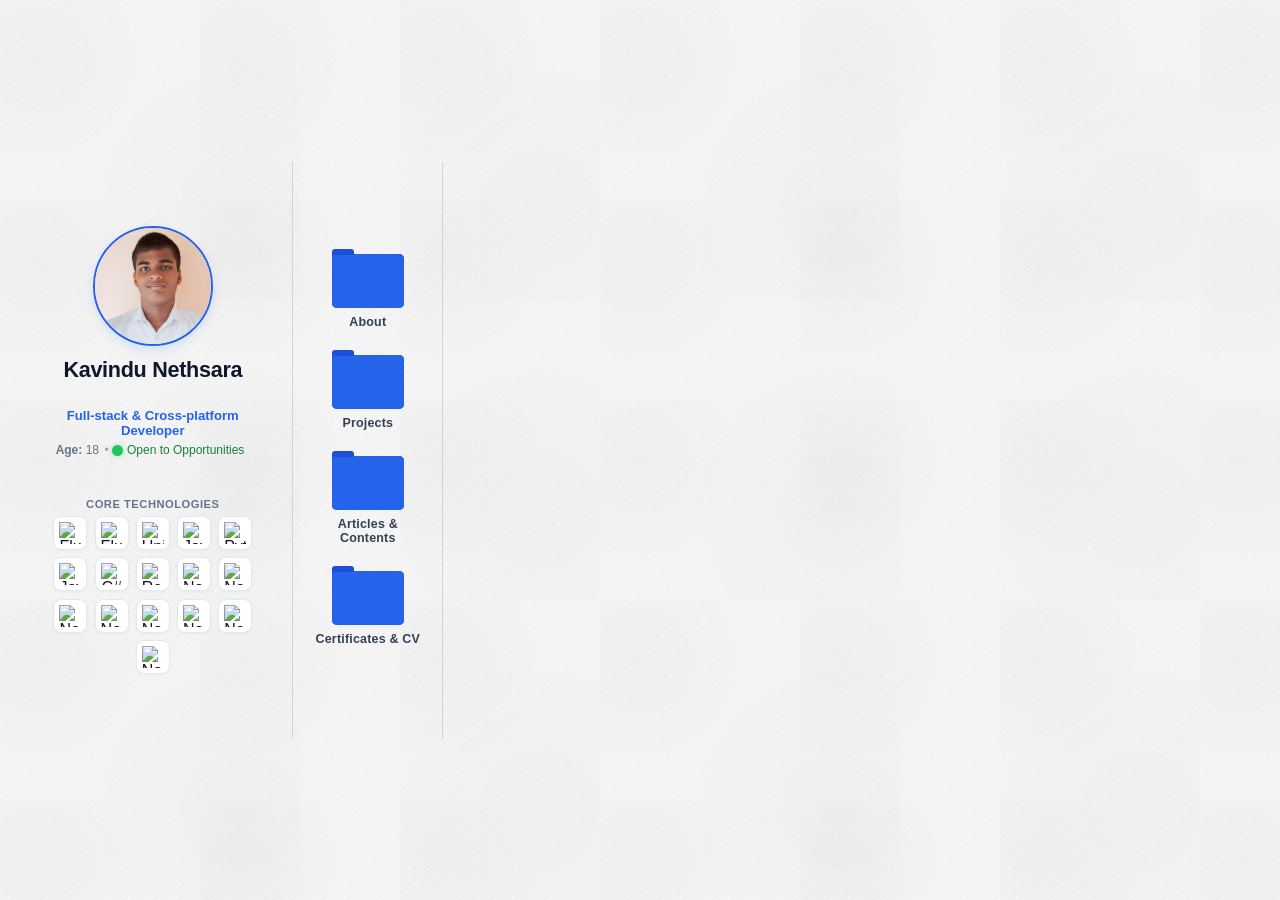
==== index.html @ 0b38afb9 "Add files via upload" ====
<!DOCTYPE html>
<html lang="en">
<head>
<meta charset="UTF-8">
<meta name="viewport" content="width=device-width, initial-scale=1.0">
<title>Kavindu Nethsara | Software Engineer</title>
<link rel="stylesheet" href="style.css">
</head>
<body>

<div class="tech-bg"></div>

<main class="portfolio-container">

  <!-- ==================== SECTOR 1: Developer Info ==================== -->
  <section class="left-panel">
    
    <img src="profile.jpeg" 
         alt="Profile Picture" class="avatar-img">

    <div class="info-block">
      <h1 class="user-name">Kavindu Nethsara</h1><br>
      <p class="user-role">Full-stack & Cross-platform Developer</p>

      <div class="meta-info">
        <span><strong>Age:</strong> 18</span>
        <span class="dot">•</span>
        <span class="status-badge">
          <span class="status-dot"></span>
          Open to Opportunities
        </span>
        <br>
      </div>

    
    </div>
  <br>
    <div class="skills-sector">
      <h3 class="skills-title">Core Technologies</h3>

      <div class="skills-grid">
        <div class="skill-icon" title="Flutter">
          <img src="https://cdn.jsdelivr.net/gh/devicons/devicon/icons/flutter/flutter-original.svg" alt="Flutter">
        </div>
        <div class="skill-icon" title="Flutter">
          <img src="https://blog.goloris.com/wp-content/uploads/2025/08/android-logo.png" alt="Flutter">
        </div>
        <div class="skill-icon" title="Unity">
          <img src="https://cdn.jsdelivr.net/gh/devicons/devicon/icons/unity/unity-original.svg" alt="Unity">
        </div>
        <div class="skill-icon" title="Java">
          <img src="https://cdn.jsdelivr.net/gh/devicons/devicon/icons/java/java-original.svg" alt="Java">
        </div>
        <div class="skill-icon" title="Python">
          <img src="https://cdn.jsdelivr.net/gh/devicons/devicon/icons/python/python-original.svg" alt="Python">
        </div>
        <div class="skill-icon" title="JavaScript">
          <img src="https://cdn.jsdelivr.net/gh/devicons/devicon/icons/javascript/javascript-original.svg" alt="JavaScript">
        </div>
        <div class="skill-icon" title="C#">
          <img src="https://cdn.jsdelivr.net/gh/devicons/devicon/icons/csharp/csharp-original.svg" alt="C#">
        </div>
        <div class="skill-icon" title="React">
          <img src="https://cdn.jsdelivr.net/gh/devicons/devicon/icons/react/react-original.svg" alt="React">
        </div>
        <div class="skill-icon" title="Node.js">
          <img src="https://cdn.jsdelivr.net/gh/devicons/devicon/icons/nodejs/nodejs-original.svg" alt="Node.js">
        </div>
        <div class="skill-icon" title="kotlin">
          <img src="https://encrypted-tbn0.gstatic.com/images?q=tbn:ANd9GcRrqAH1MUhLhMvv7ucROFbNm3YQlR7_tdgndDERC7XasA&s=10" alt="Node.js">
        </div>
        <div class="skill-icon" title="C/CPP">
          <img src="https://encrypted-tbn0.gstatic.com/images?q=tbn:ANd9GcShND_7glmwdjMz4kusr4UlK4jQt6Bjw8YrSFz7AbdvWNvrbL9ArAEyWcEF&s=10" alt="Node.js">
        </div>
        <div class="skill-icon" title="tailwind css">
          <img src="https://encrypted-tbn0.gstatic.com/images?q=tbn:ANd9GcQM1ZcEL09iqn5roflq2hesBVzsDGA-dsqQ1jYIIqiZLSW5HmG9s3aVWT6d&s=10" alt="Node.js">
        </div>
         <div class="skill-icon" title="firebase">
          <img src="https://getdeploying.com/static/img/logos/firebase.854237fb89bd.png" alt="Node.js">
        </div>
         <div class="skill-icon" title="HTML">
          <img src="https://upload.wikimedia.org/wikipedia/commons/thumb/6/61/HTML5_logo_and_wordmark.svg/1280px-HTML5_logo_and_wordmark.svg.png?utm_source=en.wikipedia.org&utm_campaign=index&utm_content=thumbnail" alt="Node.js">
        </div>
         <div class="skill-icon" title="Pytorch">
          <img src="https://storage.ghost.io/c/5b/7b/5b7b4b03-8aa3-41fc-90fc-c26c215e6ac1/content/images/2019/10/pytorch-logo-1.png" alt="Node.js">
        </div>
         <div class="skill-icon" title= "Arduino">
          <img src="https://encrypted-tbn0.gstatic.com/images?q=tbn:ANd9GcRO3j0TvqLjoLBBJnb_wayh9kJ7DZX99Np3PdG9yYjhXA&s" alt="Node.js">
        </div>
      </div>
    </div>

    
  </section>

  <!-- ==================== SECTOR 2: Folders (Vertical) ==================== -->
  <section class="middle-panel">
    <div class="folder-list">

      <div class="folder-card" data-category="web">
        <div class="folder">
          <div class="folder__back">
            <div class="paper"></div>
            <div class="paper"></div>
            <div class="paper"></div>
            <div class="folder__front"></div>
            <div class="folder__front right"></div>
          </div>
        </div>
        <span class="folder-title">About</span>
      </div>

      <div class="folder-card" data-category="mobile">
        <div class="folder">
          <div class="folder__back">
            <div class="paper"></div>
            <div class="paper"></div>
            <div class="paper"></div>
            <div class="folder__front"></div>
            <div class="folder__front right"></div>
          </div>
        </div>
        <span class="folder-title">Projects</span>
      </div>

      <div class="folder-card" data-category="game">
        <div class="folder">
          <div class="folder__back">
            <div class="paper"></div>
            <div class="paper"></div>
            <div class="paper"></div>
            <div class="folder__front"></div>
            <div class="folder__front right"></div>
          </div>
        </div>
        <span class="folder-title">Articles & Contents</span>
      </div>

      <div class="folder-card" data-category="certs">
        <div class="folder">
          <div class="folder__back">
            <div class="paper"></div>
            <div class="paper"></div>
            <div class="paper"></div>
            <div class="folder__front"></div>
            <div class="folder__front right"></div>
          </div>
        </div>
        <span class="folder-title">Certificates & CV</span>
      </div>

    </div>
  </section>

  <!-- ==================== SECTOR 3: Content Area (Huge Space) ==================== -->
  <section class="right-panel">
  <div class="content-area" id="content-area">
   <div class="content-list">

  

</div>
  </div>
  
  </div>
</section>

</main>

<!-- ==================== MOBILE POPUP WINDOW (hidden on desktop) ==================== -->
<div class="modal-overlay" id="modal-overlay" aria-hidden="true">
  <div class="modal-window" role="dialog" aria-modal="true" aria-labelledby="modal-title">
    <button class="modal-close" id="modal-close" type="button" aria-label="Close">&times;</button>
    <div class="modal-title-bar" id="modal-title"></div>
    <div class="modal-body" id="modal-body"></div>
  </div>
</div>

<script>
  // ========== Content for each folder ==========
  const folderContent = {
    web: `
      <!-- About Section -->
    <div class="about-section">
      <h2 class="section-title">About Me</h2>
      <p class="about-text" style="text-align: justify;">
        I am a passionate Web Developer, Game Developer, and Tech Innovator with hands-on experience in multiple programming languages and emerging technologies. I enjoy building creative projects that combine software, hardware, AI, and interactive experiences.
      </p>
    </div>

    <!-- Timeline Section -->
    <div class="timeline-section">
      <h2 class="section-title">My Journey</h2>

      <div class="timeline">

        <div class="timeline-item">
          <div class="timeline-dot"></div>
          <div class="timeline-content">
            <span class="timeline-year">Grade 7(2020)</span>
            <h3>2020 — The Beginning</h3>
            <p>Began my coding journey exploring Java through NetBeans. and web development journey(html,css,js)</p>
          </div>
        </div>

        <div class="timeline-item">
          <div class="timeline-dot"></div>
          <div class="timeline-content">
            <span class="timeline-year">2021</span>
            <h3>Exploring Hardware & Embedded Systems</h3>
            <p>Built solid programming skills in C, C++, and Python.</p>
          </div>
        </div>

        <div class="timeline-item">
          <div class="timeline-dot"></div>
          <div class="timeline-content">
            <span class="timeline-year">2022 - 2023</span>
            <h3>Game devlopment era</h3>
            <p>I started make some 2D games with and non programming IDE called GDevelop and 3D games with unity</p>
          </div>
        </div>

        <div class="timeline-item">
          <div class="timeline-dot"></div>
          <div class="timeline-content">
            <span class="timeline-year">2025</span>
            <h3>Complete my AI course</h3>
            <p>since i got passianote about AI with the rise of chatpgt i curious on how these works so i found a coruse and did it to undertand the concept on how they mking these AI models</p>
          </div>
        </div>


        <div class="timeline-item">
          <div class="timeline-dot"></div>
          <div class="timeline-content">
            <span class="timeline-year">Now • 18</span>
            <h3>Current Focus</h3>
            <p>Working on innovative self-initiated projects while continuing to grow as a full-stack & cross-platform developer.</p>
          </div>
        </div>

      </div>
    </div>
    `,

    mobile: `
      <div class="project-list">

        <div class="project-card">
  <!-- Project Image -->
  <div class="project-image">
    <img src="projects/fuellogix.jpeg" alt="Project Screenshot">
  </div>

  <!-- Project Info -->
  <div class="project-info">
    <div class="project-header">
      <h3 class="project-title">Fuellogix Boards V1</h3>
      <span class="project-year">2025</span>
    </div>

    <p class="project-desc">

            I developed a digital fuel metering system designed for fuel dispensing pumps that traditionally rely on mechanical meters. With my father’s support, I have successfully installed these digital fuel meters in multiple fuel dispensing setups, generating over Rs. 700,000 in revenue through the installation and deployment of the system.
      </p>

    <div class="project-tech">
      <span>HTML</span>
      <span>CSS</span>
      <span>JavaScript</span>
      <span>Firebase</span>
    </div>

    <div class="project-links">
      <a href="#" class="btn-demo" target="_blank">Live Demo</a>
      <a href="#" class="btn-github" target="_blank">GitHub</a>
    </div>
  </div>

  
        </div>
         <div class="project-card">
  <!-- Project Image -->
  <div class="project-image">
    <img src="projects/app.png" alt="Project Screenshot">
  </div>

  <!-- Project Info -->
  <div class="project-info">
    <div class="project-header">
      <h3 class="project-title">Booklet app</h3>
      <span class="project-year">2026</span>
    </div>

    <p class="project-desc">
I developed this app because in my personal experience, I kept buying the same books repeatedly because I couldn't remember what I already owned. Booklet solves this by letting you instantly track your collection so you never waste money re-buying a book.
            </p>

    <div class="project-tech">
      <span>HTML</span>
      <span>CSS</span>
      <span>JavaScript</span>
      <span>Firebase</span>
    </div>

    <div class="project-links">
      <a href="#" class="btn-demo" target="_blank">Live Demo</a>
      <a href="#" class="btn-github" target="_blank">GitHub</a>
    </div>
  </div>

  
        </div>
         <div class="project-card">
  <!-- Project Image -->
  <div class="project-image">
    <img src="projects/p1.png" alt="Project Screenshot">
  </div>

  <!-- Project Info -->
  <div class="project-info">
    <div class="project-header">
      <h3 class="project-title">APISWITCH</h3>
      <span class="project-year">2025</span>
    </div>

    <p class="project-desc">
      I developed APISWITCH 2.0 a unified AI API gateway that provides developers with access to multiple AI models, including ChatGPT, Gemini, DeepSeek, Grok, and Claude, through a single API. It also supports Text-to-Speech, Speech-to-Text, image generation, and image recognition. The platform was designed to make AI development more accessible by offering limited free API usage.

      </p>

    <div class="project-tech">
      <span>HTML</span>
      <span>CSS</span>
      <span>JavaScript</span>
      <span>Firebase</span>
    </div>

    <div class="project-links">
      <a href="#" class="btn-demo" target="_blank">Live Demo</a>
      <a href="#" class="btn-github" target="_blank">GitHub</a>
    </div>
  </div>

  
        </div>
         <div class="project-card">
  <!-- Project Image -->
  <div class="project-image">
    <img src="projects/esp32.jpg" alt="Project Screenshot">
  </div>

  <!-- Project Info -->
  <div class="project-info">
    <div class="project-header">
      <h3 class="project-title">ESP32 Based AI assistant</h3>
      <span class="project-year">2025</span>
    </div>

    <p class="project-desc">
      I built a custom, AI-powered mini-computer using an ESP32-S3 with VGA output, an IR remote, and voice interaction. By routing data through a custom API gateway, it processes ChatGPT prompts and Google AI with zero API costs in 8 seconds, utilizing highly optimized 1-bit graphics to fit within strict hardware memory limits.(for the VGA display)
    </p>

    <div class="project-tech">
      <span>HTML</span>
      <span>CSS</span>
      <span>JavaScript</span>
      <span>Firebase</span>
    </div>

    <div class="project-links">
      <a href="#" class="btn-demo" target="_blank">Live Demo</a>
      <a href="#" class="btn-github" target="_blank">GitHub</a>
    </div>
  </div>

  
        </div>
        
        <div class="project-card">
  <!-- Project Image -->
  <div class="project-image">
    <img src="projects/cctv.jpg" alt="Project Screenshot">
  </div>

  <!-- Project Info -->
  <div class="project-info">
    <div class="project-header">
      <h3 class="project-title">IOT Based CCTV Security System</h3>
      <span class="project-year">2024</span>
    </div>

    <p class="project-desc">
A compact IoT-based CCTV system with real-time image capture, wireless transmission, and decoding for live monitoring, motion alerts, and advanced features.

      </p>

    <div class="project-tech">
      <span>HTML</span>
      <span>CSS</span>
      <span>JavaScript</span>
      <span>Firebase</span>
    </div>

    <div class="project-links">
      <a href="#" class="btn-demo" target="_blank">Live Demo</a>
      <a href="#" class="btn-github" target="_blank">GitHub</a>
    </div>
  </div>

  
        </div>
        <div class="project-card">
  <!-- Project Image -->
  <div class="project-image">
    <img src="projects/project.png" alt="Project Screenshot">
  </div>

  <!-- Project Info -->
  <div class="project-info">
    <div class="project-header">
      <h3 class="project-title">ProjectBeat (Project Sharing platform)
</h3>
      <span class="project-year">2023</span>
    </div>

    <p class="project-desc">
      I developed ProjectBeat because in my personal experience, creators need a simple, dedicated space to showcase their work and get inspired by others. ProjectBeat solves this by offering an intuitive platform where makers can seamlessly publish their innovative builds, share documentation, and explore a community-driven feed of creative projects.
    </p>

    <div class="project-tech">
      <span>HTML</span>
      <span>CSS</span>
      <span>JavaScript</span>
      <span>Firebase</span>
    </div>

    <div class="project-links">
      <a href="#" class="btn-demo" target="_blank">Live Demo</a>
      <a href="#" class="btn-github" target="_blank">GitHub</a>
    </div>
  </div>

  
        </div>
        <div class="project-card">
  <!-- Project Image -->
  <div class="project-image">
    <img src="projects/img.png" alt="Project Screenshot">
  </div>

  <!-- Project Info -->
  <div class="project-info">
    <div class="project-header">
      <h3 class="project-title">Microgenius (A mini computer)</h3>
      <span class="project-year">2024</span>
    </div>

    <p class="project-desc">
     I built MicroGenius, a pocket-sized computer powered by an Arduino Pro Micro and featuring a crisp 128x64 OLED screen. By integrating a SIM800L module, this tiny device acts as a fully functional personal communication hub that can dial and receive phone calls on the go. To make it the ultimate daily companion, I also programmed it to display the date and time cleanly alongside playable onboard mini-games to beat boredom.
    </p>

    <div class="project-tech">
      <span>HTML</span>
      <span>CSS</span>
      <span>JavaScript</span>
      <span>Firebase</span>
    </div>

    <div class="project-links">
      <a href="#" class="btn-demo" target="_blank">Live Demo</a>
      <a href="#" class="btn-github" target="_blank">GitHub</a>
    </div>
  </div>

  
        </div>
        <div class="project-card">
  <!-- Project Image -->
  <div class="project-image">
    <img src="projects/img1.jpeg" alt="Project Screenshot">
  </div>

  <!-- Project Info -->
  <div class="project-info">
    <div class="project-header">
      <h3 class="project-title">A Mini Game console
</h3>
      <span class="project-year">2023</span>
    </div>

    <p class="project-desc">
I built an Arduino Uno-powered hardware console to play the classic Chrome Dino game using a physical joystick and tactile buttons. The system integrates a character LCD display that acts as the real-time game monitor, cleanly tracking your running score and obstacles right on the hardware screen.
      </p>

    <div class="project-tech">
      <span>HTML</span>
      <span>CSS</span>
      <span>JavaScript</span>
      <span>Firebase</span>
    </div>

    <div class="project-links">
      <a href="#" class="btn-demo" target="_blank">Live Demo</a>
      <a href="#" class="btn-github" target="_blank">GitHub</a>
    </div>
  </div>

  
        </div>
        <div class="project-card">
  <!-- Project Image -->
  <div class="project-image">
    <img src="projects/myp.png" alt="Project Screenshot">
  </div>

  <!-- Project Info -->
  <div class="project-info">
    <div class="project-header">
      <h3 class="project-title">Techop (A website for a Tech community)

</h3>
      <span class="project-year">2023</span>
    </div>

    <p class="project-desc">
Teechop is a dedicated bilingual tech community platform built for Sri Lankans to share technology news and resolve technical issues. The platform bridges the gap in localized tech spaces by enabling users to publish news articles, post troubleshooting questions in Sinhala or English, and crowdsource solutions from a community of local tech enthusiasts.
    </p>

    <div class="project-tech">
      <span>HTML</span>
      <span>CSS</span>
      <span>JavaScript</span>
      <span>Firebase</span>
    </div>

    <div class="project-links">
      <a href="#" class="btn-demo" target="_blank">Live Demo</a>
      <a href="#" class="btn-github" target="_blank">GitHub</a>
    </div>
  </div>

  
        </div>
        <div class="project-card">
  <!-- Project Image -->
  <div class="project-image">
    <img src="projects/game.png" alt="Project Screenshot">
  </div>

  <!-- Project Info -->
  <div class="project-info">
    <div class="project-header">
      <h3 class="project-title">GameWave (A website for a Download games)
</h3>
      <span class="project-year">2023</span>
    </div>

    <p class="project-desc">
Gamewave is a clean, ad-free game distribution platform built to let users browse and download their favorite PC and Android games without annoying pop-ups or interruptions. The site features advanced category sorting, file size filters, and highly optimized, single-click downloads to deliver a smooth and distraction-free experience for gamers.
      </p>

    <div class="project-tech">
      <span>HTML</span>
      <span>CSS</span>
      <span>JavaScript</span>
      <span>Firebase</span>
    </div>

    <div class="project-links">
      <a href="#" class="btn-demo" target="_blank">Live Demo</a>
      <a href="#" class="btn-github" target="_blank">GitHub</a>
    </div>
  </div>

  
        </div>
        <div class="project-card">
  <!-- Project Image -->
  <div class="project-image">
    <img src="projects/game.jpeg" alt="Project Screenshot">
  </div>

  <!-- Project Info -->
  <div class="project-info">
    <div class="project-header">
      <h3 class="project-title">Knight Fight (A platformer 2D game)
</h3>
      <span class="project-year">2023</span>
    </div>

    <p class="project-desc">
       A simple 2D game with a story built with Gdevelop game engine.
      </p>

    <div class="project-tech">
      <span>HTML</span>
      <span>CSS</span>
      <span>JavaScript</span>
      <span>Firebase</span>
    </div>

    <div class="project-links">
      <a href="#" class="btn-demo" target="_blank">Live Demo</a>
      <a href="#" class="btn-github" target="_blank">GitHub</a>
    </div>
  </div>

  
        </div>
        <div class="project-card">
  <!-- Project Image -->
  <div class="project-image">
    <img src="projects/t.gif" alt="Project Screenshot">
  </div>

  <!-- Project Info -->
  <div class="project-info">
    <div class="project-header">
      <h3 class="project-title">The Rings chapter 1

</h3>
      <span class="project-year">2023</span>
    </div>

    <p class="project-desc">
      A 3D horror game made with unit 3D game engine.
      </p>

    <div class="project-tech">
      <span>HTML</span>
      <span>CSS</span>
      <span>JavaScript</span>
      <span>Firebase</span>
    </div>

    <div class="project-links">
      <a href="#" class="btn-demo" target="_blank">Live Demo</a>
      <a href="#" class="btn-github" target="_blank">GitHub</a>
    </div>
  </div>

  
        </div>
        
    </div>
  
    `,

    game: `
       <div class="articles-grid">

  <!-- Video 1 -->
  <div class="media-card">
    <div class="media-thumb">
      <iframe src="https://www.youtube.com/embed/nCn74JKpy5o" title="YouTube video" frameborder="0" allowfullscreen></iframe>
    </div>
    <div class="media-body">
      <div class="media-top">
        <span class="tag youtube">YouTube</span>
        <span class="views">869 views</span>
      </div>
      <h3>Building a Pocket PC with Arduino Pro Micro</h3>
      <p>The pocket PC that's here to make your tech life smarter, more entertaining, and incredibly portable.</p>
      <a href="https://www.youtube.com/watch?v=nCn74JKpy5o" target="_blank">Watch on YouTube →</a>
    </div>
  </div>

  <!-- Video 2 -->
  <div class="media-card">
    <div class="media-thumb">
      <iframe src="https://www.youtube.com/embed/PLC5I9cgdsk" title="YouTube video" frameborder="0" allowfullscreen></iframe>
    </div>
    <div class="media-body">
      <div class="media-top">
        <span class="tag youtube">YouTube</span>
        <span class="views">820 views</span>
      </div>
      <h3>How to make a python chatbot for free</h3>
      <p>Learn how to create a Python chatbot for free without needing an API key.</p>
      <a href="https://youtu.be/PLC5I9cgdsk" target="_blank">Watch on YouTube →</a>
    </div>
  </div>

  <!-- Video 3 -->
  <div class="media-card">
    <div class="media-thumb">
      <iframe src="https://www.youtube.com/embed/r4OxiwduNAc" title="YouTube video" frameborder="0" allowfullscreen></iframe>
    </div>
    <div class="media-body">
      <div class="media-top">
        <span class="tag youtube">YouTube</span>
        <span class="views">8.8K views</span>
      </div>
      <h3>Let's make 3D games on your low end pc</h3>
      <p>Are you passionate about game development but working with a low-end PC?</p>
      <a href="https://www.youtube.com/watch?v=r4OxiwduNAc" target="_blank">Watch on YouTube →</a>
    </div>
  </div>

  <!-- Article 1 -->
  <div class="media-card">
    <div class="media-thumb">
      <img src="https://encrypted-tbn0.gstatic.com/images?q=tbn:ANd9GcRvLbZwEQlnbp4_AgR5k7deGQt-hK2aq8oxTlPSLIg9ww&s=10" alt="Article">
    </div>
    <div class="media-body">
      <div class="media-top">
        <span class="tag article">Article</span>
        <span class="views">10 reactions</span>
      </div>
      <h3>5 best emulators download for windows</h3>
      <p>This is my first article on dev.to, which I wrote when I was in the 9th grade.</p>
      <a href="https://dev.to/kavinduneth/5-best-emulators-download-for-windows-and-it-s-system-requirements-1e08" target="_blank">Read Article →</a>
    </div>
  </div>

  <!-- Article 2 -->
  <div class="media-card">
    <div class="media-thumb">
      <img src="https://encrypted-tbn0.gstatic.com/images?q=tbn:ANd9GcRvLbZwEQlnbp4_AgR5k7deGQt-hK2aq8oxTlPSLIg9ww&s=10" alt="Article">
    </div>
    <div class="media-body">
      <div class="media-top">
        <span class="tag article">Article</span>
        <span class="views">10 reactions</span>
      </div>
      <h3>5 Best adblockers for download your computer</h3>
      <p>This is one of my first articles on dev.to.</p>
      <a href="https://dev.to/kavinduneth/5-best-adblockers-for-download-your-computer-4fmc" target="_blank">Read Article →</a>
    </div>
  </div>

</div>


    `,

    certs: `
      <!-- Certificate Card 1 -->
  <div class="content-card cert-card" >
    <a href="AI.jpeg" target="_blank" class="cert-image">
      <img src="AI.jpeg" alt="AI Course Certificate">
      
    
    </a>
    <div class="content-info">
      <div class="content-meta">
        <span class="platform cert">Certificate</span>
        <span class="views">2025</span>
      </div>
      <h3 class="content-title">AI Course Certificate</h3>
      <p class="content-desc">Completed a comprehensive AI course covering how modern AI models work.</p>
      <div class="cv-actions">
        <a href="AI.jpeg" target="_blank" class="btn-view">View Online</a>
        <a href="AI.jpeg" download class="btn-download">Download PDF</a>
      </div>
    </div>
    
  </div>

  <!-- Certificate Card 2 -->
  <div class="content-card cert-card" style="margin-left:10px ;">
    <a href="arduino.jpeg" target="_blank" class="cert-image">
      <img src="arduino.jpeg" alt="Certificate">
      
    </a>
    <div class="content-info">
      <div class="content-meta">
        <span class="platform cert">Certificate</span>
        <span class="views">2024</span>
      </div>
      <h3 class="content-title">Arduino Course</h3>
      <p class="content-desc">Completed professional training in modern web development technologies.</p>
      <div class="cv-actions">
        <a href="arduino.jpeg" target="_blank" class="btn-view">View Online</a>
        <a href="arduino.jpeg" download class="btn-download">Download PDF</a>
      </div>
    </div>
  </div>

<div class="content-card cert-card" style="margin-left:10px;">
  
  <a href="cv.pdf"
     target="_blank"
     rel="noopener noreferrer"
     class="cert-image">
    <iframe
      src="cv.pdf#toolbar=0&navpanes=0"
      title="Kavindu Nethsara CV Preview"
      loading="lazy"
      style="width:100%; height:220px; border:none; pointer-events:none;">
    </iframe>
  </a>

  <div class="content-info">
    <div class="content-meta">
      <span class="platform cv">CV / Resume</span>
      <span class="views">2026</span>
    </div>

    <h3 class="content-title">My Resume</h3>

    <p class="content-desc">
      View or download my latest curriculum vitae.
    </p>

    <div class="cv-actions">
      <a href="cv.pdf"
         target="_blank"
         rel="noopener noreferrer"
         class="btn-view">
        View Online
      </a>

      <a href="cv.pdf"
         download="Kavindu-Nethsara-CV.pdf"
         class="btn-download">
        Download PDF
      </a>
    </div>
  </div>
</div>

    `
  };

  // ========== Default content (About + Timeline) ==========
  const defaultContent = document.getElementById('content-area').innerHTML;

  // ========== Mobile popup window ==========
  const folderTitles = {
    web: 'About',
    mobile: 'Projects',
    game: 'Articles & Contents',
    certs: 'Certificates & CV'
  };

  const mobileQuery = window.matchMedia('(max-width: 768px)');
  const modalOverlay = document.getElementById('modal-overlay');
  const modalBody = document.getElementById('modal-body');
  const modalTitle = document.getElementById('modal-title');
  const modalClose = document.getElementById('modal-close');

  function openModal(category) {
    modalTitle.textContent = folderTitles[category] || '';
    modalBody.innerHTML = folderContent[category];
    modalBody.innerHTML = folderContent[category];
    setupReadMore(modalBody);          // ← add this line
    modalBody.scrollTop = 0;
    modalOverlay.classList.add('open');
    modalOverlay.setAttribute('aria-hidden', 'false');
    document.body.classList.add('modal-open');
  }

  function closeModal() {
    modalOverlay.classList.remove('open');
    modalOverlay.setAttribute('aria-hidden', 'true');
    document.body.classList.remove('modal-open');
    // clear after the closing animation so videos stop playing
    setTimeout(() => {
      if (!modalOverlay.classList.contains('open')) modalBody.innerHTML = '';
    }, 350);
  }

  modalClose.addEventListener('click', closeModal);
  modalOverlay.addEventListener('click', (e) => {
    if (e.target === modalOverlay) closeModal();      // tap outside window
  });
  document.addEventListener('keydown', (e) => {
    if (e.key === 'Escape') closeModal();
  });
  // If the screen grows to desktop size while open, close the popup
  mobileQuery.addEventListener('change', (e) => {
    if (!e.matches) closeModal();
  });

  // ========== "Read more" for long project descriptions ==========
function setupReadMore(container) {
  container.querySelectorAll('.project-desc').forEach(desc => {
    // only add the link if the text is actually cut off
    if (desc.scrollHeight > desc.clientHeight + 1) {
      const btn = document.createElement('button');
      btn.type = 'button';
      btn.className = 'read-more';
      btn.textContent = 'Read more';
      btn.addEventListener('click', () => {
        const open = desc.classList.toggle('expanded');
        btn.textContent = open ? 'Show less' : 'Read more';
      });
      desc.insertAdjacentElement('afterend', btn);
    }
  });
}

  // ========== Click handler ==========
  document.querySelectorAll('.folder-card').forEach(card => {
    card.addEventListener('click', () => {
      const category = card.dataset.category;
      const contentArea = document.getElementById('content-area');

      if (!folderContent[category]) return;

      if (mobileQuery.matches) {
        openModal(category);                            // mobile: popup window
      } else {
        
        contentArea.innerHTML = folderContent[category]; // desktop: unchanged
        setupReadMore(contentArea);                       // ← add this line
      }
    });
  });
</script>
</body>
</html>
---- style.css ----
/* ==========================================================================
   RESET & BASE
   ========================================================================== */
* {
  box-sizing: border-box;
  margin: 0;
  padding: 0;
  -webkit-tap-highlight-color: transparent;
}
/* Remove the blue tap highlight on mobile */


/* Remove the outline that appears after tapping buttons/folders */
button:focus,
.folder-card:focus,
a:focus {
  outline: none;
}

body {
  width: 100vw;
  height: 100vh;
  overflow: hidden;
  background: #f1f5f9;
  font-family: -apple-system, BlinkMacSystemFont, "Segoe UI", Roboto, Oxygen, Ubuntu, sans-serif;
  color: #0f172a;
  display: flex;
  justify-content: center;
  align-items: center;
  padding: 0;                 /* remove any extra padding */
  background-color: #f5f5f5;
  background-image: 
    /* Main diagonal ridges */
    repeating-linear-gradient(
      135deg,
      transparent 0px,
      transparent 3px,
      rgba(0, 0, 0, 0.015) 3px,
      rgba(0, 0, 0, 0.015) 4px,
      transparent 4px,
      transparent 7px,
      rgba(0, 0, 0, 0.02) 7px,
      rgba(0, 0, 0, 0.02) 8px
    ),
    /* Second layer for more depth */
    repeating-linear-gradient(
      135deg,
      transparent 0px,
      transparent 11px,
      rgba(0, 0, 0, 0.012) 11px,
      rgba(0, 0, 0, 0.012) 12px
    ),
    /* Soft noise-like grain */
    radial-gradient(
      circle at 20% 30%,
      rgba(0, 0, 0, 0.02) 0%,
      transparent 50%
    ),
    radial-gradient(
      circle at 80% 70%,
      rgba(0, 0, 0, 0.015) 0%,
      transparent 50%
    );
  background-size: 
    12px 12px,
    28px 28px,
    200px 200px,
    300px 300px;
}

/* ==========================================================================
   MAIN 3-SECTOR LAYOUT
   ========================================================================== */
.portfolio-container {
  display: grid;
  grid-template-columns: 280px 150px 1fr;   /* Left | Folders | Content */
  width: 98%;                              /* ← increase this (was 96%) */
  max-width: 1600px;                       /* ← increase this */
  height: 100vh;
  margin: 0 auto;
}

/* ==========================================================================
   SECTOR 1 – LEFT PANEL (Developer Info)
   ========================================================================== */
.left-panel {
  display: flex;
  flex-direction: column;
  justify-content: center;
  align-items: center;
  text-align: center;
  padding: 1.5rem 1.4rem;
  border-right: none;                    /* removed the full-height border */
  gap: 0.7rem;
  overflow-y: auto;
  position: relative;                    /* needed for the short line */
}

.left-panel::after {
  content: "";
  position: absolute;
  top: 18%;                              /* controls where the line starts */
  bottom: 18%;                           /* controls where the line ends */
  right: 0;
  width: 1px;
  background-color: #cbd5e1;
}


.avatar-img {
  width: 120px;
  height: 120px;
  border-radius: 50%;
  object-fit: cover;
  object-position: center 10%;   /* ← move the image down */
  border: 2px solid #2563eb;
  box-shadow: 0 4px 12px rgba(37, 99, 235, 0.15);
}

.info-block {
  display: flex;
  flex-direction: column;
  align-items: center;
  gap: 0.2rem;
}

.user-name {
  font-size: 1.35rem;
  font-weight: 700;
  letter-spacing: -0.3px;
  color: #0f172a;
}

.user-role {
  font-size: 0.82rem;
  font-weight: 600;
  color: #2563eb;
}

.meta-info {
  font-size: 0.75rem;
  color: #64748b;
  display: flex;
  gap: 0.35rem;
  align-items: center;
  margin-top: 0.15rem;
}

.meta-info .dot {
  color: #94a3b8;
}

.value-line {
  font-size: 0.75rem;
  color: #475569;
  max-width: 240px;
  line-height: 1.4;
  margin: 0.4rem 0 0.15rem;
}

.bullet-points {
  list-style: none;
  text-align: left;
  margin-top: 0.3rem;
  display: flex;
  flex-direction: column;
  gap: 0.28rem;
  max-width: 240px;
}

.bullet-points li {
  font-size: 0.75rem;
  line-height: 1.35;
  color: #334155;
  position: relative;
  padding-left: 0.9rem;
}

.bullet-points li::before {
  content: "›";
  position: absolute;
  left: 0;
  color: #2563eb;
  font-weight: bold;
  font-size: 0.95rem;
}

/* Skills */
.skills-title {
  font-size: 0.7rem;
  font-weight: 600;
  color: #64748b;
  text-transform: uppercase;
  letter-spacing: 0.5px;
  margin-bottom: 0.4rem;
}

.skills-grid {
  display: flex;
  justify-content: center;
  flex-wrap: wrap;
  gap: 0.45rem;
  max-width: 230px;
}

.skill-icon {
  width: 34px;
  height: 34px;
  background: #ffffff;
  border-radius: 8px;
  display: flex;
  justify-content: center;
  align-items: center;
  padding: 5px;
  border: 1px solid #e2e8f0;
  box-shadow: 0 1px 3px rgba(0, 0, 0, 0.04);
  transition: all 0.2s ease;
  cursor: pointer;
}

.skill-icon img {
  width: 100%;
  height: 100%;
  object-fit: contain;
}

.skill-icon:hover {
  background: #eff6ff;
  border-color: #93c5fd;
  transform: translateY(-2px);
}

/* Social Row */
.social-row {
  display: flex;
  flex-wrap: wrap;
  justify-content: center;
  gap: 0.5rem;
  margin-top: 0.5rem;
}

.social-link {
  font-size: 0.72rem;
  font-weight: 600;
  color: #475569;
  text-decoration: none;
  padding: 0.3rem 0.7rem;
  background: #ffffff;
  border: 1px solid #e2e8f0;
  border-radius: 7px;
  transition: all 0.2s ease;
}

.social-link:hover {
  background: #eff6ff;
  border-color: #93c5fd;
  color: #2563eb;
}

.resume-btn {
  color: #2563eb;
}

/* Status Badge */
.status-badge {
  display: inline-flex;
  align-items: center;
  gap: 0.35rem;
  font-weight: 500;
  color: #15803d;
}

.status-dot {
  width: 7px;
  height: 7px;
  background-color: #22c55e;
  border-radius: 50%;
  position: relative;
  box-shadow: 0 0 6px #22c55e;
}

.status-dot::after {
  content: "";
  position: absolute;
  top: -2px;
  left: -2px;
  right: -2px;
  bottom: -2px;
  border-radius: 50%;
  background-color: #22c55e;
  animation: pulse-glow 2s infinite ease-in-out;
  z-index: -1;
}

@keyframes pulse-glow {
  0%   { transform: scale(0.9); opacity: 0.8; }
  50%  { transform: scale(1.8); opacity: 0; }
  100% { transform: scale(0.9); opacity: 0; }
}

/* ==========================================================================
   SECTOR 2 – MIDDLE PANEL (Vertical Folders)
   ========================================================================== */
.middle-panel {
  display: flex;
  flex-direction: column;
  justify-content: center;
  align-items: center;
  text-align: center;
  padding: 1.5rem 1.4rem;
  border-right: none;                    /* removed the full-height border */
  gap: 0.7rem;
  overflow-y: auto;
  position: relative; 
}
.middle-panel::after {
  content: "";
  position: absolute;
  top: 18%;
  bottom: 18%;
  right: 0;
  width: 1px;
  background-color: #cbd5e1;
}
.folder-list {
  display: flex;
  flex-direction: column;
  gap: 1.6rem;
  align-items: center;
}

.folder-card {
  display: flex;
  flex-direction: column;
  align-items: center;
  gap: 0.45rem;
  cursor: pointer;
}

.folder-title {
  font-size: 0.78rem;
  font-weight: 600;
  color: #334155;
  letter-spacing: 0.2px;
  transition: color 0.2s ease;
  text-align: center;
}

.folder-card:hover .folder-title {
  color: #2563eb;
}

/* Folder Animation (kept the same) */
.folder {
  transition: all 0.2s ease-in;
  transform: scale(1);
}

.folder__back {
  position: relative;
  width: 72px;
  height: 54px;
  background: #1d4ed8;
  border-radius: 0 5px 5px 5px;
}

.folder__back::after {
  position: absolute;
  bottom: 98%;
  left: 0;
  content: "";
  width: 22px;
  height: 6px;
  background: #1d4ed8;
  border-radius: 3px 3px 0 0;
}

.folder .paper {
  position: absolute;
  bottom: 10%;
  left: 50%;
  transform: translate(-50%, 10%);
  width: 70%;
  height: 80%;
  background: #e2e8f0;
  border-radius: 4px;
  transition: all 0.3s ease-in-out;
}

.folder .paper:nth-child(2) {
  background: #f1f5f9;
  width: 80%;
  height: 70%;
}

.folder .paper:nth-child(3) {
  background: #ffffff;
  width: 90%;
  height: 60%;
}

.folder .folder__front {
  position: absolute;
  width: 100%;
  height: 100%;
  background: #2563eb;
  border-radius: 5px;
  transform-origin: bottom;
  transition: all 0.3s ease-in-out;
}

.folder:hover {
  transform: translateY(-3px);
}

.folder:hover .paper {
  transform: translate(-50%, 0%);
}

.folder:hover .folder__front {
  transform: skew(15deg) scaleY(0.6);
}

.folder:hover .right {
  transform: skew(-15deg) scaleY(0.6);
}

/* ==========================================================================
   SECTOR 3 – RIGHT PANEL (Large Content Area)
   ========================================================================== */
.right-panel {
  display: flex;
  padding: 1.5rem;
  overflow: hidden;
}

.content-area {
  width: 100%;
  height: 100%;
  background: #ffffff;
  border: 1px solid #e2e8f0;
  border-radius: 14px;
  box-shadow: 0 4px 20px rgba(0, 0, 0, 0.04);
  display: flex;
  align-items: center;
  justify-content: center;
  overflow-y: auto;
}

.placeholder {
  text-align: center;
  color: #94a3b8;
  font-size: 0.95rem;
  font-weight: 500;
}

.placeholder p {
  opacity: 0.8;
}



@keyframes calm-drift {
  0%   { transform: translate(0, 0) scale(1); }
  50%  { transform: translate(60px, 40px) scale(1.08); }
  100% { transform: translate(-30px, 80px) scale(0.95); }
}

/* ========== TABLET ========== */
@media (max-width: 1024px) {
  .portfolio-container {
    grid-template-columns: 260px 150px 1fr;
    width: 97%;
    height: 92vh;
  }
}

/* ========== MOBILE ========== */
@media (max-width: 768px) {
  body {
    width: 100%;
    overflow-x: hidden;
    overflow-y: auto;               /* allow scrolling on mobile */
    height: auto;
    min-height: 100vh;
    min-height: 100dvh;
    align-items: flex-start;
    padding: 1rem 0 2rem;
  }

  .portfolio-container {
    display: flex;
    flex-direction: column;
    width: 94%;
    height: auto;
    max-width: 500px;
    gap: 0.5rem;
  }

  /* Personal info block (image, name, age, skills) */
  .left-panel {
    overflow: visible;
    padding: 1rem 0.5rem 1.5rem;
    gap: 0.8rem;
  }

  /* hide the desktop vertical divider lines */
  .left-panel::after,
  .middle-panel::after {
    display: none;
  }

  .avatar-img {
    width: 110px;
    height: 110px;
  }

  .user-name {
    font-size: 1.5rem;
  }

  .meta-info {
    flex-wrap: wrap;
    justify-content: center;
    font-size: 0.8rem;
  }

  .skills-grid {
    max-width: 320px;
    gap: 0.55rem;
  }

  .skill-icon {
    width: 38px;
    height: 38px;
  }

  /* The 4 folders sit under the info block (2 x 2 grid) */
  .middle-panel {
    overflow: visible;
    padding: 1.4rem 0.5rem 0.5rem;
    border-top: 1px solid #cbd5e1;
  }

    .folder-list {
    display: flex;
    flex-direction: column;
    align-items: center;
    gap: 1.6rem;
    width: 100%;
  }

  .folder-title {
    font-size: 0.85rem;
  }

  /* The big right panel is replaced by the popup window on mobile */
  .right-panel {
    display: none;
  }
}

/* ========== POPUP WINDOW (mobile only) ========== */
.modal-overlay {
  display: none;                    /* never shown on desktop */
}

@media (max-width: 768px) {
  .modal-overlay {
    position: fixed;
    inset: 0;
    z-index: 1000;
    display: flex;
    align-items: center;
    justify-content: center;
    padding: 12px;
    background: rgba(15, 23, 42, 0.55);
    -webkit-backdrop-filter: blur(3px);
    backdrop-filter: blur(3px);
    opacity: 0;
    visibility: hidden;
    transition: opacity 0.3s ease, visibility 0.3s ease;
  }

  .modal-overlay.open {
    opacity: 1;
    visibility: visible;
  }

  .modal-window {
    position: relative;
    width: 100%;
    max-width: 500px;
    height: 100%;
    max-height: calc(100vh - 24px);
    max-height: calc(100dvh - 24px);
    background: #ffffff;
    border-radius: 16px;
    box-shadow: 0 20px 50px rgba(0, 0, 0, 0.3);
    display: flex;
    flex-direction: column;
    overflow: hidden;
    transform: translateY(40px) scale(0.85);
    opacity: 0;
    transition: transform 0.35s cubic-bezier(0.2, 0.9, 0.3, 1.2), opacity 0.3s ease;
  }

  .modal-overlay.open .modal-window {
    transform: translateY(0) scale(1);
    opacity: 1;
  }

  /* Close button – fixed at the top-right corner of the window */
  .modal-close {
    position: absolute;
    top: 10px;
    right: 10px;
    z-index: 5;
    width: 36px;
    height: 36px;
    border: none;
    border-radius: 50%;
    background: #2563eb;
    color: #ffffff;
    font-size: 1.4rem;
    line-height: 1;
    cursor: pointer;
    display: flex;
    align-items: center;
    justify-content: center;
    box-shadow: 0 2px 8px rgba(37, 99, 235, 0.4);
  }

  .modal-close:active {
    background: #1d4ed8;
  }

  .modal-title-bar {
    flex-shrink: 0;
    padding: 0.9rem 3.6rem 0.8rem 1.2rem;
    font-size: 1rem;
    font-weight: 700;
    color: #0f172a;
    border-bottom: 1px solid #e2e8f0;
    background: #f8fafc;
  }

  .modal-body {
    flex: 1;
    overflow-y: auto;
    overflow-x: hidden;
    -webkit-overflow-scrolling: touch;
    padding: 1rem 1.1rem 1.5rem;
    text-align: left;
  }

  /* Reset the desktop-only spacing inside the popup */
  .modal-body .section-title {
    margin-top: 0.4rem;
  }

  .modal-body .about-text {
    max-width: 100%;
  }

  .modal-body .project-list {
    grid-template-columns: 1fr;
    margin-top: 0;
    gap: 1rem;
  }

  .modal-body .project-title {
    font-size: 0.95rem;
    padding-right: 0.5rem;
  }

  .modal-body .articles-grid {
    grid-template-columns: 1fr;
    gap: 1rem;
  }

  .modal-body .content-card {
    height: auto;
    margin-left: 0 !important;
    margin-bottom: 1rem;
  }

  .modal-body .timeline {
    margin-left: 4px;
  }

  /* No hover on touch screens: keep the cert/CV overlay hidden */
  .modal-body .cert-overlay {
    display: none;
  }
}

body.modal-open {
  overflow: hidden !important;
}
/* ========== Content Area Styling ========== */
.content-area {
  width: 100%;
  height: 100%;
  background: #ffffff;
  border: 1px solid #e2e8f0;
  border-radius: 14px;
  box-shadow: 0 4px 20px rgba(0, 0, 0, 0.04);
  padding: 2rem 2.2rem;
  overflow-y: auto;
  text-align: left;
}

/* Section Titles */
.section-title {
  font-size: 1.15rem;
  font-weight: 700;
  color: #0f172a;
  margin-bottom: 1rem;
  letter-spacing: -0.3px;
}

/* About Text */
.about-text {
  font-size: 0.9rem;
  line-height: 1.65;
  color: #334155;
  margin-bottom: 2.2rem;
  max-width: 580px;
}

/* ========== Timeline ========== */
.timeline {
  position: relative;
  padding-left: 1.9rem;
  margin-left: 10px;
 
}

/* The vertical tree line */
.timeline::before {
  content: "";
  position: absolute;
  left: 10px;
  top: 8px;
  bottom: 8px;
  width: 2px;
  background: #cbd5e1;
  border-radius: 2px;
}

.timeline-item {
  position: relative;
  margin-bottom: 1.6rem;
}

.timeline-item:last-child {
  margin-bottom: 0;
}

/* Blue dots */
.timeline-dot {
  position: absolute;
  left: -1.55rem;
  top: 6px;
  width: 12px;
  height: 12px;
  background: #2563eb;
  border: 3px solid #ffffff;
  border-radius: 50%;
  box-shadow: 0 0 0 2px #2563eb;
  z-index: 2;
}

.timeline-content {
  background: #f8fafc;
  border: 1px solid #e2e8f0;
  border-radius: 10px;
  padding: 0.9rem 1.1rem;
  transition: all 0.2s ease;
}

.timeline-content:hover {
  background: #f1f5f9;
  border-color: #bfdbfe;
  transform: translateX(4px);
}

.timeline-year {
  display: inline-block;
  font-size: 0.72rem;
  font-weight: 600;
  color: #2563eb;
  background: #eff6ff;
  padding: 0.15rem 0.55rem;
  border-radius: 6px;
  margin-bottom: 0.4rem;
}

.timeline-content h3 {
  font-size: 0.95rem;
  font-weight: 600;
  color: #0f172a;
  margin-bottom: 0.3rem;
}

.timeline-content p {
  font-size: 0.82rem;
  line-height: 1.5;
  color: #475569;
}
/* ========== Project Card ========== */
.project-card {
  background: #ffffff;
  border: 1px solid #e2e8f0;
  border-radius: 14px;
  overflow: hidden;
  transition: all 0.25s ease;
  box-shadow: 0 2px 8px rgba(0, 0, 0, 0.03);
  min-width: 0;                    /* very important for grid */
}

.project-card:hover {
  transform: translateY(-4px);
  box-shadow: 0 12px 24px rgba(37, 99, 235, 0.1);
  border-color: #bfdbfe;
}

/* Project Image */
.project-image {
  width: 100%;
  height: 160px;                   /* slightly smaller */
  overflow: hidden;
  background: #f1f5f9;
}

.project-image img {
  width: 100%;
  height: 100%;
  object-fit: cover;
  display: block;
}
.project-card:hover .project-image img {
  transform: scale(1.05);
}

/* Project Info */
.project-info {
  padding: 1.2rem 1.3rem 1.3rem;
}

.project-header {
  display: flex;
  justify-content: space-between;
  align-items: center;
  margin-bottom: 0.5rem;
}

.project-title {
  font-size: 1.05rem;
  font-weight: 700;
  color: #0f172a;
  letter-spacing: -0.2px;
}

.project-year {
  font-size: 0.75rem;
  font-weight: 600;
  color: #2563eb;
  background: #eff6ff;
  padding: 0.2rem 0.6rem;
  border-radius: 20px;
}

.project-desc {
  font-size: 0.85rem;
  line-height: 1.55;
  color: #475569;
  margin-bottom: 0.9rem;
}

/* Tech Tags */
.project-tech {
  display: flex;
  flex-wrap: wrap;
  gap: 0.4rem;
  margin-bottom: 1.1rem;
}

.project-tech span {
  font-size: 0.72rem;
  font-weight: 500;
  color: #334155;
  background: #f1f5f9;
  padding: 0.22rem 0.6rem;
  border-radius: 6px;
  border: 1px solid #e2e8f0;
}

/* Buttons */
.project-links {
  display: flex;
  gap: 0.7rem;
}

.project-links a {
  font-size: 0.8rem;
  font-weight: 600;
  text-decoration: none;
  padding: 0.4rem 0.9rem;
  border-radius: 8px;
  transition: all 0.2s ease;
}

.btn-demo {
  background: #2563eb;
  color: white;
  border: 1px solid #2563eb;
}

.btn-demo:hover {
  background: #1d4ed8;
  border-color: #1d4ed8;
}

.btn-github {
  background: #ffffff;
  color: #2563eb;
  border: 1px solid #bfdbfe;
}

.btn-github:hover {
  background: #eff6ff;
  border-color: #93c5fd;
}
.project-list {
  display: grid;
  grid-template-columns: repeat(3, 1fr);
  gap: 1.2rem;
  margin-top: 100rem;
  width: 100%;
}
@media (max-width: 1100px) {
  .project-list {
    grid-template-columns: repeat(2, 1fr);
  }
}

/* Mobile - 1 card per row */
@media (max-width: 650px) {
  .project-list {
    grid-template-columns: 1fr;
  }
}

/* ========== Content List Grid ========== */
.content-list {
  display: grid;
  grid-template-columns: repeat(auto-fit, minmax(280px, 1fr));
  gap: 1.4rem;
  margin-top: 1rem;
}

/* ========== Content Card (shared) ========== */
.content-card {
  background: #ffffff;
  border: 1px solid #e2e8f0;
  border-radius: 14px;
  overflow: hidden;
  transition: all 0.25s ease;
  
  box-shadow: 0 2px 8px rgba(0, 0, 0, 0.03);
  display: flex;
  flex-direction: column;
}

.content-card:hover {
  transform: translateY(-4px);
  box-shadow: 0 12px 24px rgba(37, 99, 235, 0.1);
  border-color: #bfdbfe;
}
.video-card{
  margin-top:150px;
}
/* Thumbnail */
.content-thumbnail {
  
  position: relative;
  width: 100%;
  height: 160px;
  overflow: hidden;
  background: #f1f5f9;
}

.content-thumbnail img {
  width: 100%;
  height: 100%;
  object-fit: cover;
  transition: transform 0.4s ease;
}

.content-card:hover .content-thumbnail img {
  transform: scale(1.05);
}

/* Play icon for videos */
.play-icon {
  position: absolute;
  top: 50%;
  left: 50%;
  transform: translate(-50%, -50%);
  width: 48px;
  height: 48px;
  background: rgba(37, 99, 235, 0.9);
  color: white;
  border-radius: 50%;
  display: flex;
  align-items: center;
  justify-content: center;
  font-size: 1.1rem;
  opacity: 0;
  transition: opacity 0.25s ease;
}

.video-card:hover .play-icon {
  opacity: 1;
}

/* Duration badge */
.duration {
  position: absolute;
  bottom: 8px;
  right: 8px;
  background: rgba(0, 0, 0, 0.75);
  color: white;
  font-size: 0.7rem;
  font-weight: 600;
  padding: 0.15rem 0.45rem;
  border-radius: 4px;
}

/* Article badge */
.platform-badge {
  position: absolute;
  top: 10px;
  left: 10px;
  background: #0f172a;
  color: white;
  font-size: 0.7rem;
  font-weight: 600;
  padding: 0.2rem 0.55rem;
  border-radius: 6px;
}

/* Content Info */
.content-info {
  padding: 1.15rem 1.25rem 1.3rem;
  display: flex;
  flex-direction: column;
  flex-grow: 1;
}

.content-meta {
  display: flex;
  justify-content: space-between;
  align-items: center;
  margin-bottom: 0.5rem;
}

.platform {
  font-size: 0.72rem;
  font-weight: 600;
  padding: 0.18rem 0.55rem;
  border-radius: 20px;
}

.platform.yt {
  background: #fee2e2;
  color: #dc2626;
}

.platform.dev {
  background: #eff6ff;
  color: #2563eb;
}

.views {
  font-size: 0.75rem;
  color: #64748b;
  font-weight: 500;
}

.content-title {
  font-size: 1rem;
  font-weight: 700;
  color: #0f172a;
  margin-bottom: 0.45rem;
  line-height: 1.35;
}

.content-desc {
  font-size: 0.84rem;
  color: #475569;
  line-height: 1.5;
  margin-bottom: 1rem;
  flex-grow: 1;
}

.content-link {
  font-size: 0.82rem;
  font-weight: 600;
  color: #2563eb;
  text-decoration: none;
  transition: color 0.2s ease;
}

.content-link:hover {
  color: #1d4ed8;
}

/* Force same height for both video and article thumbnails */
.content-thumbnail,
.video-embed {
  position: relative;
  width: 100%;
  height: 180px !important;       /* fixed height */
  padding-bottom: 0 !important;   /* remove 16:9 padding */
  overflow: hidden;
  background: #f1f5f9;
}

.video-embed iframe {
  position: absolute;
  top: 0;
  left: 0;
  width: 100%;
  height: 100%;
  border: none;
}

/* Article image */
.article-thumb img {
  width: 100%;
  height: 100%;
  object-fit: cover;
}




/* Certificate / CV specific styles */
.cert-image {
  position: relative;
  display: block;
  width: 100%;
  height: 180px;
  overflow: hidden;
  background: #f1f5f9;
}

.cert-image img {
  width: 100%;
  height: 100%;
  object-fit: cover;
  transition: transform 0.4s ease;
}


















.cert-card:hover .cert-image img {
  transform: scale(1.05);
}

/* Overlay on hover */
.cert-overlay {
  position: absolute;
  inset: 0;
  background: rgba(37, 99, 235, 0.75);
  display: flex;
  align-items: center;
  justify-content: center;
  opacity: 0;
  transition: opacity 0.25s ease;
}

.cert-card:hover .cert-overlay {
  opacity: 1;
}

.cert-overlay span {
  color: white;
  font-size: 0.9rem;
  font-weight: 600;
  padding: 0.45rem 1rem;
  border: 2px solid white;
  border-radius: 8px;
}

/* Platform badges */
.platform.cert {
  background: #f0fdf4;
  color: #16a34a;
}

.platform.cv {
  background: #eff6ff;
  color: #2563eb;
}

/* CV Buttons */
.cv-actions {
  display: flex;
  gap: 0.6rem;
  margin-top: 0.8rem;
}

.cv-actions a {
  font-size: 0.78rem;
  font-weight: 600;
  text-decoration: none;
  padding: 0.4rem 0.85rem;
  border-radius: 8px;
  transition: all 0.2s ease;
}

.btn-view {
  background: #2563eb;
  color: white;
  border: 1px solid #2563eb;
}

.btn-view:hover {
  background: #1d4ed8;
}

.btn-download {
  background: white;
  color: #2563eb;
  border: 1px solid #bfdbfe;
}

.btn-download:hover {
  background: #eff6ff;
  border-color: #93c5fd;
}



.content-card {
  display: flex;
  flex-direction: column;
  height: 50%; 
  width: 100%;                 /* make all cards same height */
}

.content-info {
  display: flex;
  flex-direction: column;
  flex-grow: 1;                  /* pushes content properly */
  padding: 1.15rem 1.25rem 1.3rem;
}

/* Push the CV buttons to the bottom */
.cv-actions {
  margin-top: auto;              /* this is the key */
  display: flex;
  gap: 0.6rem;
}



.section-title{
  margin-top: 30px;
}

.articles-grid {
  display: grid;
  grid-template-columns: repeat(3, 1fr);
  gap: 1.4rem;
  width: 100%;
}

.media-card {
  background: #ffffff;
  border: 1px solid #e2e8f0;
  border-radius: 14px;
  overflow: hidden;
  display: flex;
  flex-direction: column;
  transition: all 0.25s ease;
}

.media-card:hover {
  transform: translateY(-4px);
  box-shadow: 0 12px 24px rgba(37, 99, 235, 0.1);
  border-color: #bfdbfe;
}

.media-thumb {
  width: 100%;
  height: 170px;
  background: #f1f5f9;
  overflow: hidden;
  position: relative;
}

.media-thumb iframe,
.media-thumb img {
  width: 100%;
  height: 100%;
  object-fit: cover;
  border: none;
}

.media-body {
  padding: 1.1rem 1.2rem 1.25rem;
  display: flex;
  flex-direction: column;
  flex-grow: 1;
}

.media-top {
  display: flex;
  justify-content: space-between;
  align-items: center;
  margin-bottom: 0.5rem;
}

.tag {
  font-size: 0.72rem;
  font-weight: 600;
  padding: 0.18rem 0.55rem;
  border-radius: 20px;
}

.tag.youtube {
  background: #fee2e2;
  color: #dc2626;
}

.tag.article {
  background: #eff6ff;
  color: #2563eb;
}

.views {
  font-size: 0.75rem;
  color: #64748b;
}

.media-body h3 {
  font-size: 0.98rem;
  font-weight: 700;
  color: #0f172a;
  margin-bottom: 0.4rem;
  line-height: 1.35;
}

.media-body p {
  font-size: 0.84rem;
  color: #475569;
  line-height: 1.5;
  margin-bottom: 1rem;
  flex-grow: 1;
}

.media-body a {
  font-size: 0.82rem;
  font-weight: 600;
  color: #2563eb;
  text-decoration: none;
}

.media-body a:hover {
  color: #1d4ed8;
}

/* Mobile */
@media (max-width: 900px) {
  .articles-grid {
    grid-template-columns: repeat(2, 1fr);
  }
}

@media (max-width: 600px) {
  .articles-grid {
    grid-template-columns: 1fr;
  }
}
/* ===== Equal-height project cards + Read more ===== */
.project-card {
  display: flex;
  flex-direction: column;
  height: 100%;
}

.project-info {
  display: flex;
  flex-direction: column;
  flex-grow: 1;
}

.project-header {
  align-items: flex-start;
  gap: 0.6rem;
}

.project-desc {
  display: -webkit-box;
  -webkit-box-orient: vertical;
  -webkit-line-clamp: 3;      /* number of visible lines */
  line-clamp: 3;
  overflow: hidden;
  margin-bottom: 0.4rem;
}

.project-desc.expanded {
  display: block;
  -webkit-line-clamp: unset;
  line-clamp: unset;
  overflow: visible;
}

.read-more {
  align-self: flex-start;
  background: none;
  border: none;
  padding: 0;
  margin-bottom: 0.9rem;
  font-size: 0.8rem;
  font-weight: 600;
  color: #2563eb;
  cursor: pointer;
}

.read-more:hover {
  color: #1d4ed8;
  text-decoration: underline;
}

/* Tags can grow, buttons always stay at the bottom */
.project-tech {
  margin-top: auto;
}

/* Fix: content cut off at the top when it's taller than the box */
.content-area {
  align-items: flex-start;      /* stop vertical centering from pushing content above the top */
}

.content-area > * {
  margin-top: auto;             /* still centers short content (About, etc.) */
  margin-bottom: auto;          /* but never overflows above the top when content is tall */
}
/* ===== Remove the white overlay behind the content (desktop) ===== */
.content-area {
  background: transparent;
  border: none;
  box-shadow: none;
}

/* ===== Cards float on the page background with shadows ===== */
.project-card,
.media-card,
.content-card,
.timeline-content {
  background: #ffffff;
  border: 1px solid #dbe3ee;
  box-shadow:
    0 4px 6px rgba(15, 23, 42, 0.05),
    0 12px 28px rgba(37, 99, 235, 0.12);
}

/* Stronger shadow on hover */
.project-card:hover,
.media-card:hover,
.content-card:hover,
.timeline-content:hover {
  border-color: #93c5fd;
  box-shadow:
    0 6px 10px rgba(15, 23, 42, 0.08),
    0 18px 40px rgba(37, 99, 235, 0.22);
}

/* About text: keep it readable directly on the background */
.about-text {
  color: #1e293b;
}
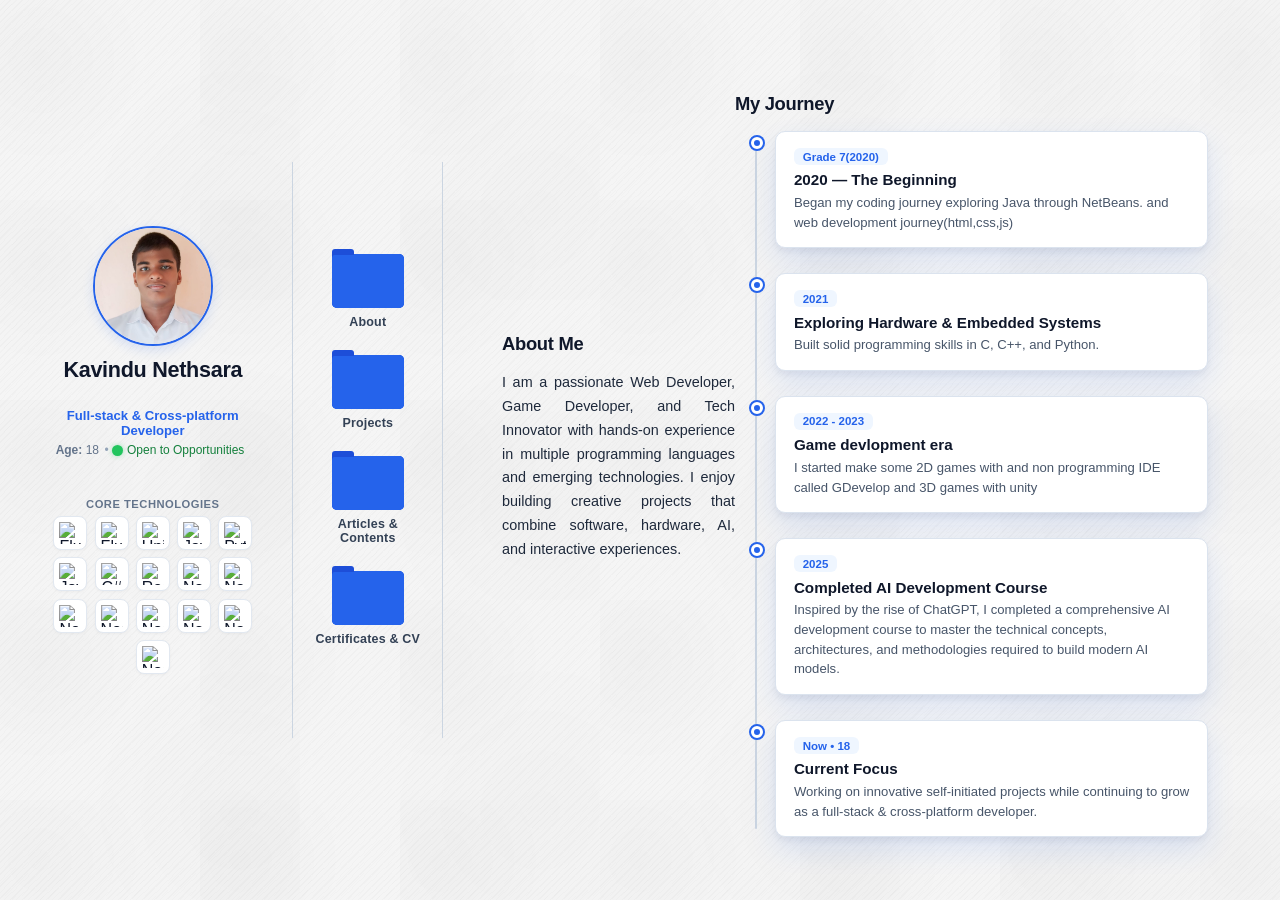
==== commit a55c5cb2: "Add files via upload updated the load events 1" ====
--- a/index.html
+++ b/index.html
@@ -156,7 +156,7 @@
   <section class="right-panel">
   <div class="content-area" id="content-area">
    <div class="content-list">
-
+        
   
 
 </div>
@@ -225,8 +225,8 @@
           <div class="timeline-dot"></div>
           <div class="timeline-content">
             <span class="timeline-year">2025</span>
-            <h3>Complete my AI course</h3>
-            <p>since i got passianote about AI with the rise of chatpgt i curious on how these works so i found a coruse and did it to undertand the concept on how they mking these AI models</p>
+            <h3>Completed AI Development Course</h3>
+            <p>Inspired by the rise of ChatGPT, I completed a comprehensive AI development course to master the technical concepts, architectures, and methodologies required to build modern AI models.</p>
           </div>
         </div>
 
@@ -266,6 +266,158 @@
       </p>
 
     <div class="project-tech">
+      <span>C/CPP</span>
+      <span>Arduino</span>
+   
+    </div>
+
+    
+  </div>
+
+  
+        </div>
+         <div class="project-card">
+  <!-- Project Image -->
+  <div class="project-image">
+    <img src="projects/app.png" alt="Project Screenshot">
+  </div>
+
+  <!-- Project Info -->
+  <div class="project-info">
+    <div class="project-header">
+      <h3 class="project-title">Booklet app</h3>
+      <span class="project-year">2026</span>
+    </div>
+
+    <p class="project-desc">
+I developed this app because in my personal experience, I kept buying the same books repeatedly because I couldn't remember what I already owned. Booklet solves this by letting you instantly track your collection so you never waste money re-buying a book.
+            </p>
+
+    <div class="project-tech">
+      <span>Back4app</span>
+      <span>Kotlin</span>
+      <span>Android Studio</span>
+      
+    </div>
+  </div>
+
+  
+        </div>
+         <div class="project-card">
+  <!-- Project Image -->
+  <div class="project-image">
+    <img src="projects/p1.png" alt="Project Screenshot">
+  </div>
+
+  <!-- Project Info -->
+  <div class="project-info">
+    <div class="project-header">
+      <h3 class="project-title">APISWITCH</h3>
+      <span class="project-year">2025</span>
+    </div>
+
+    <p class="project-desc">
+      I developed APISWITCH 2.0 a unified AI API gateway that provides developers with access to multiple AI models, including ChatGPT, Gemini, DeepSeek, Grok, and Claude, through a single API. It also supports Text-to-Speech, Speech-to-Text, image generation, and image recognition. The platform was designed to make AI development more accessible by offering limited free API usage.
+
+      </p>
+
+    <div class="project-tech">
+      <span>HTML</span>
+      <span>Tailwind CSS</span>
+      <span>JavaScript</span>
+      <span>Firebase</span>
+      <span>Leapcell</span>
+      <span>Python</span>
+      
+    </div>
+
+    <div class="project-links">
+      <a href="https://apiswitch.netlify.app" class="btn-demo" target="_blank">Live Demo</a>
+      
+    </div>
+  </div>
+
+  
+        </div>
+         <div class="project-card">
+  <!-- Project Image -->
+  <div class="project-image">
+    <img src="projects/esp32.jpg" alt="Project Screenshot">
+  </div>
+
+  <!-- Project Info -->
+  <div class="project-info">
+    <div class="project-header">
+      <h3 class="project-title">ESP32 Based AI assistant</h3>
+      <span class="project-year">2025</span>
+    </div>
+
+    <p class="project-desc">
+      I built a custom, AI-powered mini-computer using an ESP32-S3 with VGA output, an IR remote, and voice interaction. By routing data through a custom API gateway, it processes ChatGPT prompts and Google AI with zero API costs in 8 seconds, utilizing highly optimized 1-bit graphics to fit within strict hardware memory limits.(for the VGA display)
+    </p>
+
+    <div class="project-tech">
+      <span>C/CPP</span>
+      <span>Arduino</span>
+      <span>Esp32</span>
+      <span>Fabgl</span>
+    </div>
+
+    
+  </div>
+
+  
+        </div>
+        
+        <div class="project-card">
+  <!-- Project Image -->
+  <div class="project-image">
+    <img src="projects/cctv.jpg" alt="Project Screenshot">
+  </div>
+
+  <!-- Project Info -->
+  <div class="project-info">
+    <div class="project-header">
+      <h3 class="project-title">IOT Based CCTV Security System</h3>
+      <span class="project-year">2024</span>
+    </div>
+
+    <p class="project-desc">
+A compact IoT-based CCTV system with real-time image capture, wireless transmission, and decoding for live monitoring, motion alerts, and advanced features.
+
+      </p>
+
+    <div class="project-tech">
+      <span>NodeMCU</span>
+      <span>ESP32 CAM module</span>
+      <span>C/CPP</span>
+      
+    </div>
+
+    
+  </div>
+
+  
+        </div>
+        <div class="project-card">
+  <!-- Project Image -->
+  <div class="project-image">
+    <img src="projects/project.png" alt="Project Screenshot">
+  </div>
+
+  <!-- Project Info -->
+  <div class="project-info">
+    <div class="project-header">
+      <h3 class="project-title">ProjectBeat (Project Sharing platform)
+</h3>
+      <span class="project-year">2023</span>
+    </div>
+
+    <p class="project-desc">
+      I developed ProjectBeat because in my personal experience, creators need a simple, dedicated space to showcase their work and get inspired by others. ProjectBeat solves this by offering an intuitive platform where makers can seamlessly publish their innovative builds, share documentation, and explore a community-driven feed of creative projects.
+    </p>
+
+    <div class="project-tech">
       <span>HTML</span>
       <span>CSS</span>
       <span>JavaScript</span>
@@ -273,29 +425,91 @@
     </div>
 
     <div class="project-links">
-      <a href="#" class="btn-demo" target="_blank">Live Demo</a>
-      <a href="#" class="btn-github" target="_blank">GitHub</a>
-    </div>
-  </div>
-
-  
-        </div>
-         <div class="project-card">
-  <!-- Project Image -->
-  <div class="project-image">
-    <img src="projects/app.png" alt="Project Screenshot">
-  </div>
-
-  <!-- Project Info -->
-  <div class="project-info">
-    <div class="project-header">
-      <h3 class="project-title">Booklet app</h3>
-      <span class="project-year">2026</span>
-    </div>
-
-    <p class="project-desc">
-I developed this app because in my personal experience, I kept buying the same books repeatedly because I couldn't remember what I already owned. Booklet solves this by letting you instantly track your collection so you never waste money re-buying a book.
-            </p>
+      <a href="https://projectbeat.netlify.app" class="btn-demo" target="_blank">Live Demo</a>
+     
+    </div>
+  </div>
+
+  
+        </div>
+        <div class="project-card">
+  <!-- Project Image -->
+  <div class="project-image">
+    <img src="projects/img.png" alt="Project Screenshot">
+  </div>
+
+  <!-- Project Info -->
+  <div class="project-info">
+    <div class="project-header">
+      <h3 class="project-title">Microgenius (A mini computer)</h3>
+      <span class="project-year">2024</span>
+    </div>
+
+    <p class="project-desc">
+     I built MicroGenius, a pocket-sized computer powered by an Arduino Pro Micro and featuring a crisp 128x64 OLED screen. By integrating a SIM800L module, this tiny device acts as a fully functional personal communication hub that can dial and receive phone calls on the go. To make it the ultimate daily companion, I also programmed it to display the date and time cleanly alongside playable onboard mini-games to beat boredom.
+    </p>
+
+    <div class="project-tech">
+      <span>Arduino pro micro</span>
+      <span>C/CPP</span>
+     
+    </div>
+
+    <div class="project-links">
+      <a href="https://www.youtube.com/watch?v=nCn74JKpy5o" class="btn-demo" target="_blank">Video Demo</a>
+      <a href="https://projectbeat.netlify.app/viewpage?projectId=yo96XDcWsb5BFXKYvFvN" class="btn-github" target="_blank">GitHub</a>
+    </div>
+  </div>
+
+  
+        </div>
+        <div class="project-card">
+  <!-- Project Image -->
+  <div class="project-image">
+    <img src="projects/img1.jpeg" alt="Project Screenshot">
+  </div>
+
+  <!-- Project Info -->
+  <div class="project-info">
+    <div class="project-header">
+      <h3 class="project-title">A Mini Game console
+</h3>
+      <span class="project-year">2023</span>
+    </div>
+
+    <p class="project-desc">
+I built an Arduino Uno-powered hardware console to play the classic Chrome Dino game using a physical joystick and tactile buttons. The system integrates a character LCD display that acts as the real-time game monitor, cleanly tracking your running score and obstacles right on the hardware screen.
+      </p>
+
+    <div class="project-tech">
+      <span>C/CPP</span>
+      <span>Arduino Uno</span>
+      
+    </div>
+
+    
+  </div>
+
+  
+        </div>
+        <div class="project-card">
+  <!-- Project Image -->
+  <div class="project-image">
+    <img src="projects/myp.png" alt="Project Screenshot">
+  </div>
+
+  <!-- Project Info -->
+  <div class="project-info">
+    <div class="project-header">
+      <h3 class="project-title">Techop (A website for a Tech community)
+
+</h3>
+      <span class="project-year">2023</span>
+    </div>
+
+    <p class="project-desc">
+Teechop is a dedicated bilingual tech community platform built for Sri Lankans to share technology news and resolve technical issues. The platform bridges the gap in localized tech spaces by enabling users to publish news articles, post troubleshooting questions in Sinhala or English, and crowdsource solutions from a community of local tech enthusiasts.
+    </p>
 
     <div class="project-tech">
       <span>HTML</span>
@@ -305,29 +519,29 @@
     </div>
 
     <div class="project-links">
-      <a href="#" class="btn-demo" target="_blank">Live Demo</a>
-      <a href="#" class="btn-github" target="_blank">GitHub</a>
-    </div>
-  </div>
-
-  
-        </div>
-         <div class="project-card">
-  <!-- Project Image -->
-  <div class="project-image">
-    <img src="projects/p1.png" alt="Project Screenshot">
-  </div>
-
-  <!-- Project Info -->
-  <div class="project-info">
-    <div class="project-header">
-      <h3 class="project-title">APISWITCH</h3>
-      <span class="project-year">2025</span>
-    </div>
-
-    <p class="project-desc">
-      I developed APISWITCH 2.0 a unified AI API gateway that provides developers with access to multiple AI models, including ChatGPT, Gemini, DeepSeek, Grok, and Claude, through a single API. It also supports Text-to-Speech, Speech-to-Text, image generation, and image recognition. The platform was designed to make AI development more accessible by offering limited free API usage.
-
+      <a href="https://techop.netlify.app" class="btn-demo" target="_blank">Live Demo</a>
+      
+    </div>
+  </div>
+
+  
+        </div>
+        <div class="project-card">
+  <!-- Project Image -->
+  <div class="project-image">
+    <img src="projects/game.png" alt="Project Screenshot">
+  </div>
+
+  <!-- Project Info -->
+  <div class="project-info">
+    <div class="project-header">
+      <h3 class="project-title">GameWave (A website for a Download games)
+</h3>
+      <span class="project-year">2023</span>
+    </div>
+
+    <p class="project-desc">
+Gamewave is a clean, ad-free game distribution platform built to let users browse and download their favorite PC and Android games without annoying pop-ups or interruptions. The site features advanced category sorting, file size filters, and highly optimized, single-click downloads to deliver a smooth and distraction-free experience for gamers.
       </p>
 
     <div class="project-tech">
@@ -338,239 +552,8 @@
     </div>
 
     <div class="project-links">
-      <a href="#" class="btn-demo" target="_blank">Live Demo</a>
-      <a href="#" class="btn-github" target="_blank">GitHub</a>
-    </div>
-  </div>
-
-  
-        </div>
-         <div class="project-card">
-  <!-- Project Image -->
-  <div class="project-image">
-    <img src="projects/esp32.jpg" alt="Project Screenshot">
-  </div>
-
-  <!-- Project Info -->
-  <div class="project-info">
-    <div class="project-header">
-      <h3 class="project-title">ESP32 Based AI assistant</h3>
-      <span class="project-year">2025</span>
-    </div>
-
-    <p class="project-desc">
-      I built a custom, AI-powered mini-computer using an ESP32-S3 with VGA output, an IR remote, and voice interaction. By routing data through a custom API gateway, it processes ChatGPT prompts and Google AI with zero API costs in 8 seconds, utilizing highly optimized 1-bit graphics to fit within strict hardware memory limits.(for the VGA display)
-    </p>
-
-    <div class="project-tech">
-      <span>HTML</span>
-      <span>CSS</span>
-      <span>JavaScript</span>
-      <span>Firebase</span>
-    </div>
-
-    <div class="project-links">
-      <a href="#" class="btn-demo" target="_blank">Live Demo</a>
-      <a href="#" class="btn-github" target="_blank">GitHub</a>
-    </div>
-  </div>
-
-  
-        </div>
-        
-        <div class="project-card">
-  <!-- Project Image -->
-  <div class="project-image">
-    <img src="projects/cctv.jpg" alt="Project Screenshot">
-  </div>
-
-  <!-- Project Info -->
-  <div class="project-info">
-    <div class="project-header">
-      <h3 class="project-title">IOT Based CCTV Security System</h3>
-      <span class="project-year">2024</span>
-    </div>
-
-    <p class="project-desc">
-A compact IoT-based CCTV system with real-time image capture, wireless transmission, and decoding for live monitoring, motion alerts, and advanced features.
-
-      </p>
-
-    <div class="project-tech">
-      <span>HTML</span>
-      <span>CSS</span>
-      <span>JavaScript</span>
-      <span>Firebase</span>
-    </div>
-
-    <div class="project-links">
-      <a href="#" class="btn-demo" target="_blank">Live Demo</a>
-      <a href="#" class="btn-github" target="_blank">GitHub</a>
-    </div>
-  </div>
-
-  
-        </div>
-        <div class="project-card">
-  <!-- Project Image -->
-  <div class="project-image">
-    <img src="projects/project.png" alt="Project Screenshot">
-  </div>
-
-  <!-- Project Info -->
-  <div class="project-info">
-    <div class="project-header">
-      <h3 class="project-title">ProjectBeat (Project Sharing platform)
-</h3>
-      <span class="project-year">2023</span>
-    </div>
-
-    <p class="project-desc">
-      I developed ProjectBeat because in my personal experience, creators need a simple, dedicated space to showcase their work and get inspired by others. ProjectBeat solves this by offering an intuitive platform where makers can seamlessly publish their innovative builds, share documentation, and explore a community-driven feed of creative projects.
-    </p>
-
-    <div class="project-tech">
-      <span>HTML</span>
-      <span>CSS</span>
-      <span>JavaScript</span>
-      <span>Firebase</span>
-    </div>
-
-    <div class="project-links">
-      <a href="#" class="btn-demo" target="_blank">Live Demo</a>
-      <a href="#" class="btn-github" target="_blank">GitHub</a>
-    </div>
-  </div>
-
-  
-        </div>
-        <div class="project-card">
-  <!-- Project Image -->
-  <div class="project-image">
-    <img src="projects/img.png" alt="Project Screenshot">
-  </div>
-
-  <!-- Project Info -->
-  <div class="project-info">
-    <div class="project-header">
-      <h3 class="project-title">Microgenius (A mini computer)</h3>
-      <span class="project-year">2024</span>
-    </div>
-
-    <p class="project-desc">
-     I built MicroGenius, a pocket-sized computer powered by an Arduino Pro Micro and featuring a crisp 128x64 OLED screen. By integrating a SIM800L module, this tiny device acts as a fully functional personal communication hub that can dial and receive phone calls on the go. To make it the ultimate daily companion, I also programmed it to display the date and time cleanly alongside playable onboard mini-games to beat boredom.
-    </p>
-
-    <div class="project-tech">
-      <span>HTML</span>
-      <span>CSS</span>
-      <span>JavaScript</span>
-      <span>Firebase</span>
-    </div>
-
-    <div class="project-links">
-      <a href="#" class="btn-demo" target="_blank">Live Demo</a>
-      <a href="#" class="btn-github" target="_blank">GitHub</a>
-    </div>
-  </div>
-
-  
-        </div>
-        <div class="project-card">
-  <!-- Project Image -->
-  <div class="project-image">
-    <img src="projects/img1.jpeg" alt="Project Screenshot">
-  </div>
-
-  <!-- Project Info -->
-  <div class="project-info">
-    <div class="project-header">
-      <h3 class="project-title">A Mini Game console
-</h3>
-      <span class="project-year">2023</span>
-    </div>
-
-    <p class="project-desc">
-I built an Arduino Uno-powered hardware console to play the classic Chrome Dino game using a physical joystick and tactile buttons. The system integrates a character LCD display that acts as the real-time game monitor, cleanly tracking your running score and obstacles right on the hardware screen.
-      </p>
-
-    <div class="project-tech">
-      <span>HTML</span>
-      <span>CSS</span>
-      <span>JavaScript</span>
-      <span>Firebase</span>
-    </div>
-
-    <div class="project-links">
-      <a href="#" class="btn-demo" target="_blank">Live Demo</a>
-      <a href="#" class="btn-github" target="_blank">GitHub</a>
-    </div>
-  </div>
-
-  
-        </div>
-        <div class="project-card">
-  <!-- Project Image -->
-  <div class="project-image">
-    <img src="projects/myp.png" alt="Project Screenshot">
-  </div>
-
-  <!-- Project Info -->
-  <div class="project-info">
-    <div class="project-header">
-      <h3 class="project-title">Techop (A website for a Tech community)
-
-</h3>
-      <span class="project-year">2023</span>
-    </div>
-
-    <p class="project-desc">
-Teechop is a dedicated bilingual tech community platform built for Sri Lankans to share technology news and resolve technical issues. The platform bridges the gap in localized tech spaces by enabling users to publish news articles, post troubleshooting questions in Sinhala or English, and crowdsource solutions from a community of local tech enthusiasts.
-    </p>
-
-    <div class="project-tech">
-      <span>HTML</span>
-      <span>CSS</span>
-      <span>JavaScript</span>
-      <span>Firebase</span>
-    </div>
-
-    <div class="project-links">
-      <a href="#" class="btn-demo" target="_blank">Live Demo</a>
-      <a href="#" class="btn-github" target="_blank">GitHub</a>
-    </div>
-  </div>
-
-  
-        </div>
-        <div class="project-card">
-  <!-- Project Image -->
-  <div class="project-image">
-    <img src="projects/game.png" alt="Project Screenshot">
-  </div>
-
-  <!-- Project Info -->
-  <div class="project-info">
-    <div class="project-header">
-      <h3 class="project-title">GameWave (A website for a Download games)
-</h3>
-      <span class="project-year">2023</span>
-    </div>
-
-    <p class="project-desc">
-Gamewave is a clean, ad-free game distribution platform built to let users browse and download their favorite PC and Android games without annoying pop-ups or interruptions. The site features advanced category sorting, file size filters, and highly optimized, single-click downloads to deliver a smooth and distraction-free experience for gamers.
-      </p>
-
-    <div class="project-tech">
-      <span>HTML</span>
-      <span>CSS</span>
-      <span>JavaScript</span>
-      <span>Firebase</span>
-    </div>
-
-    <div class="project-links">
-      <a href="#" class="btn-demo" target="_blank">Live Demo</a>
-      <a href="#" class="btn-github" target="_blank">GitHub</a>
+      <a href="https://gamewave.netlify.app" class="btn-demo" target="_blank">Live Demo</a>
+      
     </div>
   </div>
 
@@ -595,16 +578,11 @@
       </p>
 
     <div class="project-tech">
-      <span>HTML</span>
-      <span>CSS</span>
-      <span>JavaScript</span>
-      <span>Firebase</span>
-    </div>
-
-    <div class="project-links">
-      <a href="#" class="btn-demo" target="_blank">Live Demo</a>
-      <a href="#" class="btn-github" target="_blank">GitHub</a>
-    </div>
+      <span>GDevelop 2D</span>
+     
+    </div>
+
+   
   </div>
 
   
@@ -629,15 +607,14 @@
       </p>
 
     <div class="project-tech">
-      <span>HTML</span>
-      <span>CSS</span>
-      <span>JavaScript</span>
-      <span>Firebase</span>
+      <span>Unity 3D</span>
+      <span>C#</span>
+     
     </div>
 
     <div class="project-links">
-      <a href="#" class="btn-demo" target="_blank">Live Demo</a>
-      <a href="#" class="btn-github" target="_blank">GitHub</a>
+      <a href="https://nethgame.itch.io/the-rings" class="btn-demo" target="_blank">Live Demo</a>
+     
     </div>
   </div>
 
@@ -771,7 +748,7 @@
         <span class="views">2024</span>
       </div>
       <h3 class="content-title">Arduino Course</h3>
-      <p class="content-desc">Completed professional training in modern web development technologies.</p>
+      <p class="content-desc">Completed Arduino Advanced Course.</p>
       <div class="cv-actions">
         <a href="arduino.jpeg" target="_blank" class="btn-view">View Online</a>
         <a href="arduino.jpeg" download class="btn-download">Download PDF</a>
@@ -893,6 +870,10 @@
   });
 }
 
+   // ========== Show the About section on load (desktop only) ==========
+  if (!mobileQuery.matches) {
+    document.getElementById('content-area').innerHTML = folderContent.web;
+  }
   // ========== Click handler ==========
   document.querySelectorAll('.folder-card').forEach(card => {
     card.addEventListener('click', () => {
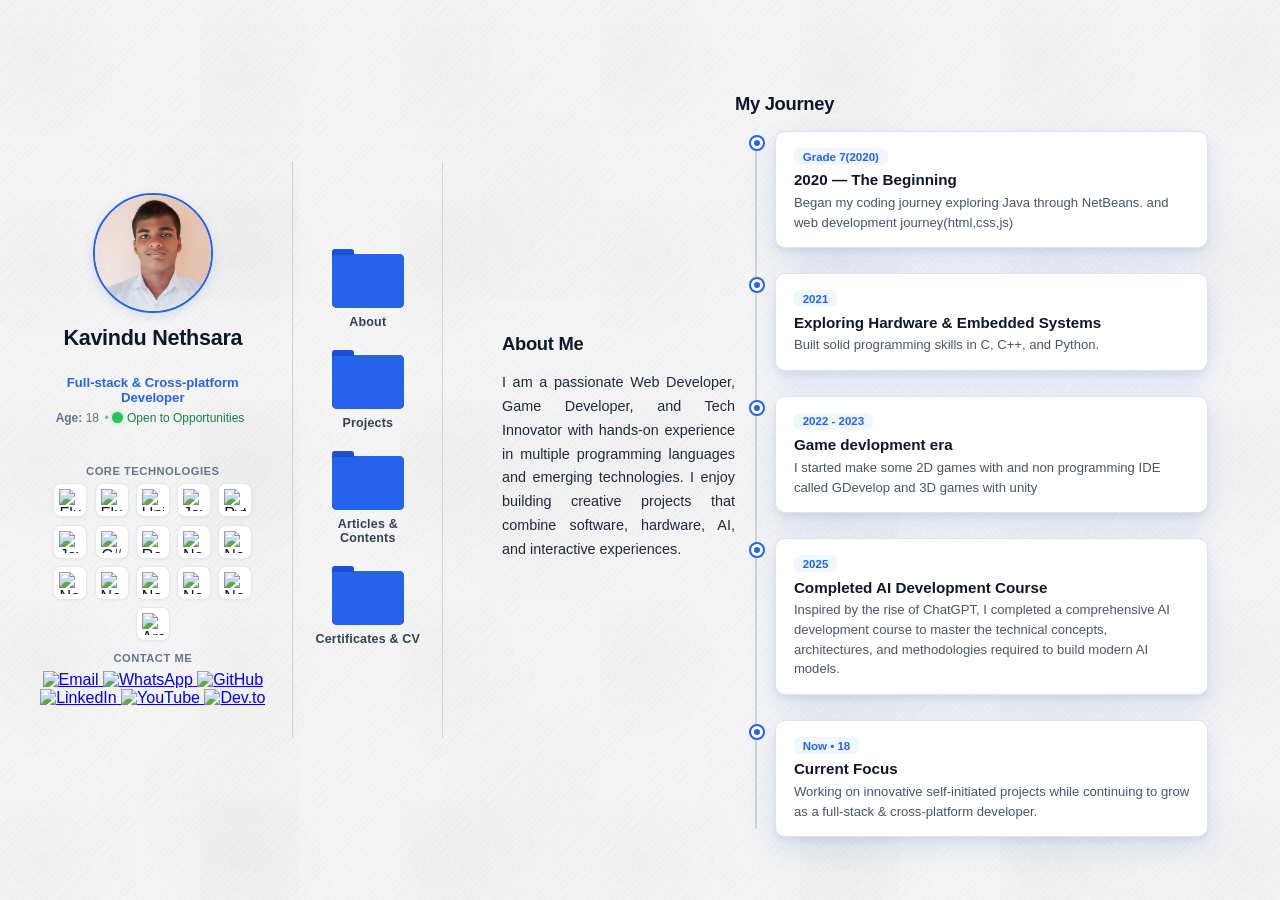
==== commit 960aa8dd: "Add files via upload" ====
--- a/index.html
+++ b/index.html
@@ -85,11 +85,36 @@
           <img src="https://storage.ghost.io/c/5b/7b/5b7b4b03-8aa3-41fc-90fc-c26c215e6ac1/content/images/2019/10/pytorch-logo-1.png" alt="Node.js">
         </div>
          <div class="skill-icon" title= "Arduino">
-          <img src="https://encrypted-tbn0.gstatic.com/images?q=tbn:ANd9GcRO3j0TvqLjoLBBJnb_wayh9kJ7DZX99Np3PdG9yYjhXA&s" alt="Node.js">
-        </div>
-      </div>
-    </div>
-
+          <img src="https://encrypted-tbn0.gstatic.com/images?q=tbn:ANd9GcRO3j0TvqLjoLBBJnb_wayh9kJ7DZX99Np3PdG9yYjhXA&s" alt="Arduino">
+        </div>
+      </div>
+    </div>
+
+        <!-- Contact icons -->
+    <div class="contact-sector">
+      <h3 class="skills-title">Contact Me</h3>
+
+      <div class="contact-row">
+        <a class="contact-icon" href="mailto:nethsarak2008@gmail.com" title="Email">
+          <img src="https://cdn.simpleicons.org/gmail/EA4335" alt="Email">
+        </a>
+        <a class="contact-icon" href="https://wa.me/94770594975" target="_blank" rel="noopener" title="WhatsApp">
+          <img src="https://cdn.simpleicons.org/whatsapp/25D366" alt="WhatsApp">
+        </a>
+        <a class="contact-icon" href="https://github.com/kavinduneth" target="_blank" rel="noopener" title="GitHub">
+          <img src="https://cdn.simpleicons.org/github/181717" alt="GitHub">
+        </a>
+        <a class="contact-icon" href="https://www.linkedin.com/in/kavindu-nethsara-39b0872a0/" target="_blank" rel="noopener" title="LinkedIn">
+          <img src="https://thumb.wikimedia.org/wikipedia/commons/thumb/8/81/LinkedIn_icon.svg/1280px-LinkedIn_icon.svg.png?utm_source=commons.wikimedia.org&utm_campaign=index&utm_content=thumbnail" alt="LinkedIn">
+        </a>
+        <a class="contact-icon" href="https://www.youtube.com/@neth_tech" target="_blank" rel="noopener" title="YouTube">
+          <img src="https://cdn.simpleicons.org/youtube/FF0000" alt="YouTube">
+        </a>
+        <a class="contact-icon" href="https://dev.to/kavinduneth" target="_blank" rel="noopener" title="Dev.to">
+          <img src="https://cdn.simpleicons.org/devdotto/0A0A0A" alt="Dev.to">
+        </a>
+      </div>
+    </div>
     
   </section>
 
